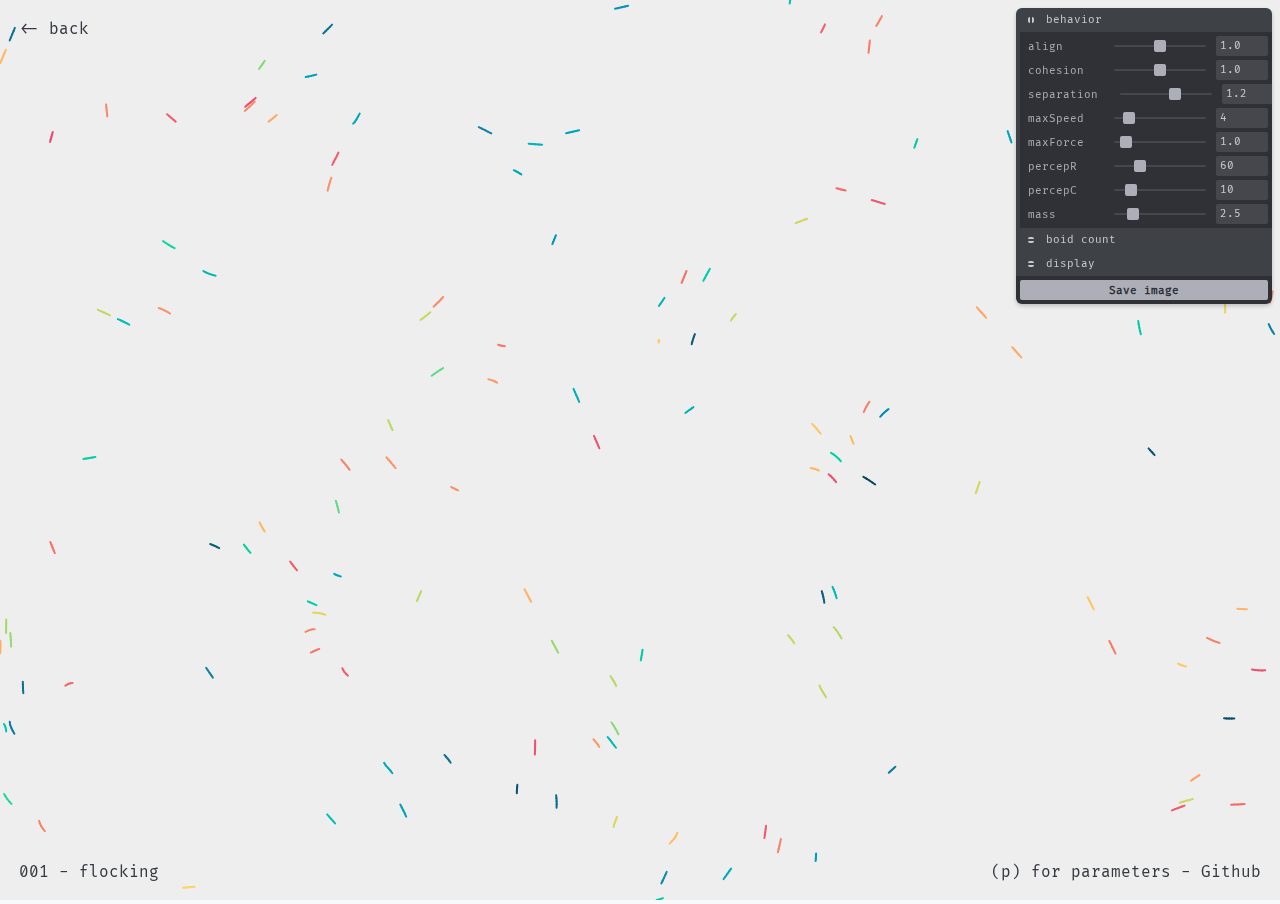
==== 001__flocking/index.html @ 62998fa4 "add first content" ====
<!DOCTYPE html>
<html>
  <head>
    <title>001 - flocking</title>
    <meta charset="utf-8">
    <meta http-equiv="X-UA-Compatible" content="IE=edge,chrome=1">
    <meta name="viewport" width=device-width, initial-scale=1.0, maximum-scale=1.0, user-scalable=0>
    <link rel="stylesheet" href="../assets/css/main.css">
  </head>
  <body>
    <div class="sketch-wrapper">
      <div class="sketch--full" id="sketch-canvas"></div>
    </div>
    <div class="labels">
      <div class="label--back">
        <a href="../index.html"><span class="label--icon"><-</span> <span class="label--text">back</span></a>
      </div>
        <div class="label--title">001 - flocking</div>
        <div class="label--github">(p) for parameters - <a href="https://github.com/bcorporaal"><span class="label--text">Github</span></a>
      </div>
    </div>
    <script language="javascript" type="text/javascript" src="../assets/vendors/cocopon/tweakpane-1.3.5.js"></script>
    <script language="javascript" type="text/javascript" src="../assets/vendors/spite/CCapture.all.min.js"></script>
    <script language="javascript" type="text/javascript" src="../assets/vendors/p5/p5.min.js"></script>
    <script language="javascript" type="text/javascript" src="../assets/vendors/two/two.min.js"></script>
    <script language="javascript" type="text/javascript" src="../assets/vendors/d3/d3.min.js"></script>
    <script language="javascript" type="text/javascript" src="../assets/vendors/reefscape/open_color.js"></script>
    <script language="javascript" type="text/javascript" src="../assets/vendors/reefscape/toko_color.js"></script>
    <script language="javascript" type="text/javascript" src="../assets/vendors/reefscape/toko.js"></script>
    <script language="javascript" type="text/javascript" src="sketch/quadtree.js"></script>
    <script language="javascript" type="text/javascript" src="sketch/boid.js"></script>
    <script language="javascript" type="text/javascript" src="sketch/sketch.js"></script>
  </body>
</html>
---- assets/css/main.css ----
@font-face {
  font-family: 'Fira Code';
  src: url("../fonts/eot/FiraCode-Regular.eot");
  src: url("../fonts/eot/FiraCode-Regular.eot") format("embedded-opentype"), url("../fonts/woff2/FiraCode-Regular.woff2") format("woff2"), url("../fonts/woff/FiraCode-Regular.woff") format("woff"), url("../fonts/ttf/FiraCode-Regular.ttf") format("truetype");
  font-weight: 400;
  font-style: normal; }

:root {
  --tp-font-family: 'Fira Code'; }

body {
  background-color: #f8f9fa;
  font-family: "Fira Code";
  color: #343a40;
  font-weight: 400; }

html, body {
  margin: 0;
  padding: 0; }

.sketch-wrapper {
  display: flex;
  align-items: center;
  justify-content: center;
  height: 100vh; }

.sketch--full {
  width: 100vw;
  height: 100vh;
  background: #f1f3f5; }

.sketch--fixed {
  max-width: calc(100vw - 2*1.2em);
  max-height: calc(100vh - 2*1.2em);
  background: #f1f3f5;
  width: 1200px;
  height: 800px; }

.sketch--square {
  max-width: 800px;
  max-height: 800px;
  background: #f1f3f5;
  width: 80vw;
  height: 80vw; }

.labels a {
  color: #343a40;
  text-decoration: none; }

.labels a:hover {
  color: #0c8599; }

.labels a:hover span.label--text {
  border-bottom: solid 1px #0c8599; }

.label--back {
  position: absolute;
  float: left;
  top: 1.2em;
  left: 1.2em; }

.label--title {
  position: absolute;
  float: left;
  bottom: 1.2em;
  left: 1.2em; }

.label--github {
  position: absolute;
  float: left;
  bottom: 1.2em;
  right: 1.2em; }

#icon--back {
  margin-right: 5px; }

.home {
  overflow: visible; }

.container {
  padding: 5em 0 1em 0;
  text-align: center; }

.sketchlist {
  padding: 10px;
  display: inline-block;
  margin: 0px auto;
  text-align: left; }
  .sketchlist a {
    text-decoration: none;
    color: #343a40; }
  .sketchlist a:hover {
    border-bottom: 1px solid #343a40; }
  .sketchlist h1 {
    font-size: calc(0.5vw + 0.55rem);
    font-weight: 400; }
  .sketchlist hr {
    border: 0;
    border-bottom: 1px solid #343a40; }
  .sketchlist ul {
    column-count: 3;
    column-gap: 4em;
    list-style-type: none;
    margin: 0;
    padding: 0.5em 0 0.5em 0; }
  .sketchlist li {
    font-size: calc(0.5vw + 0.55rem);
    line-height: 1.7em; }
  .sketchlist p {
    font-size: calc(0.5vw + 0.55rem); }
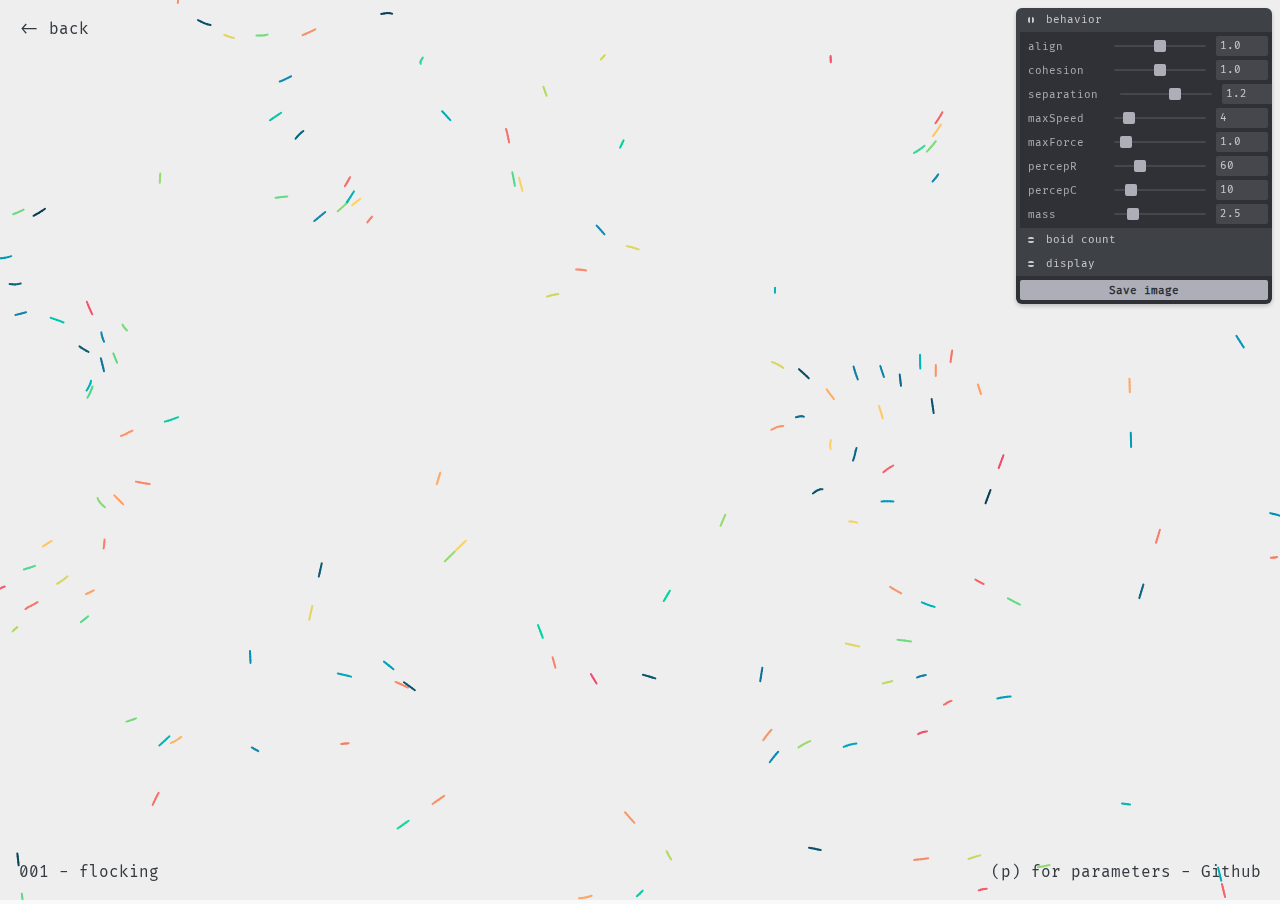
==== commit 6eec9417: "add links to github repository" ====
--- a/001__flocking/index.html
+++ b/001__flocking/index.html
@@ -16,7 +16,7 @@
         <a href="../index.html"><span class="label--icon"><-</span> <span class="label--text">back</span></a>
       </div>
         <div class="label--title">001 - flocking</div>
-        <div class="label--github">(p) for parameters - <a href="https://github.com/bcorporaal"><span class="label--text">Github</span></a>
+        <div class="label--github">(p) for parameters - <a href="https://github.com/bcorporaal/latenightnoodles.net-site/001__flocking"><span class="label--text">Github</span></a>
       </div>
     </div>
     <script language="javascript" type="text/javascript" src="../assets/vendors/cocopon/tweakpane-1.3.5.js"></script>
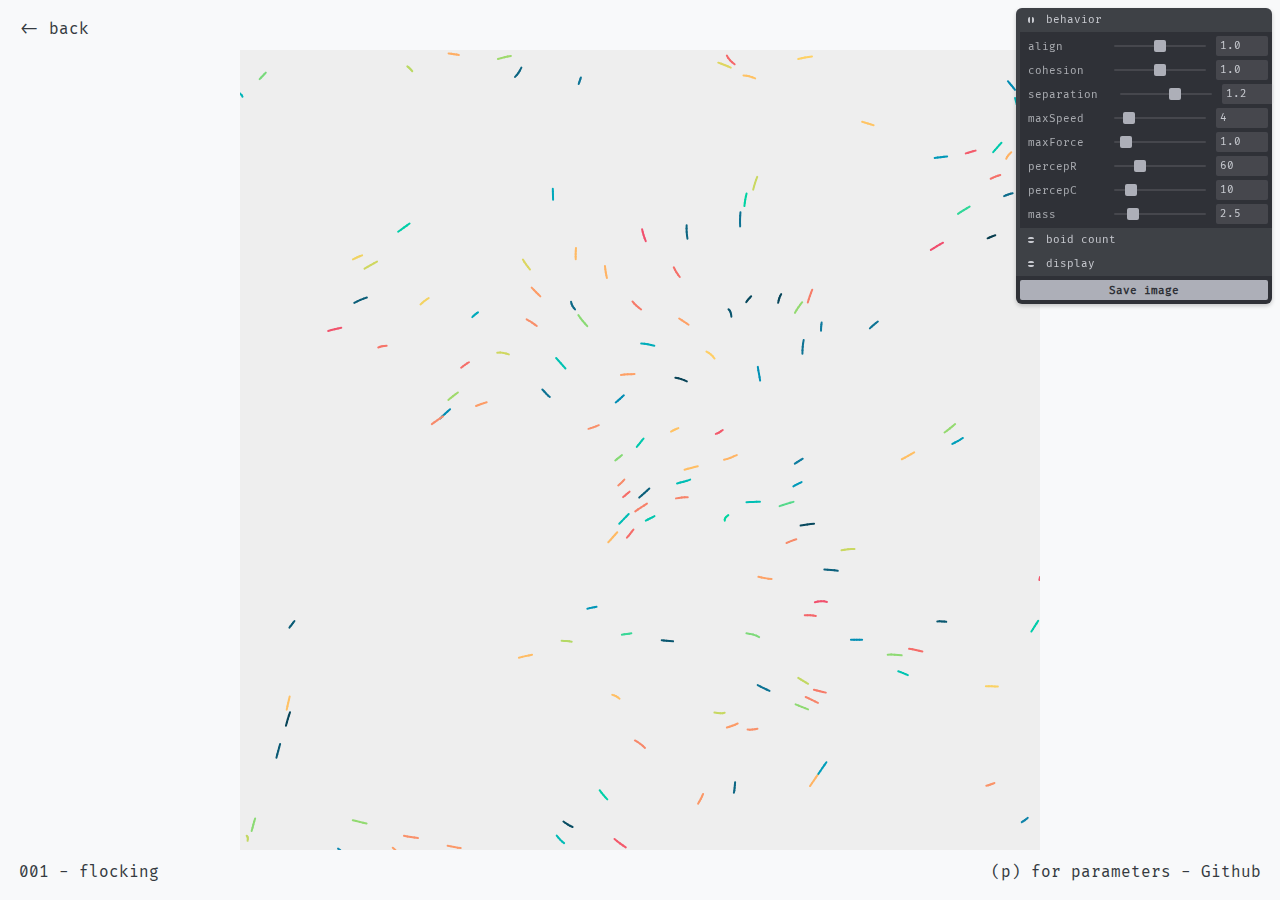
==== commit 3f0d3259: "use square canvas" ====
--- a/001__flocking/index.html
+++ b/001__flocking/index.html
@@ -9,7 +9,7 @@
   </head>
   <body>
     <div class="sketch-wrapper">
-      <div class="sketch--full" id="sketch-canvas"></div>
+      <div class="sketch--square" id="sketch-canvas"></div>
     </div>
     <div class="labels">
       <div class="label--back">
